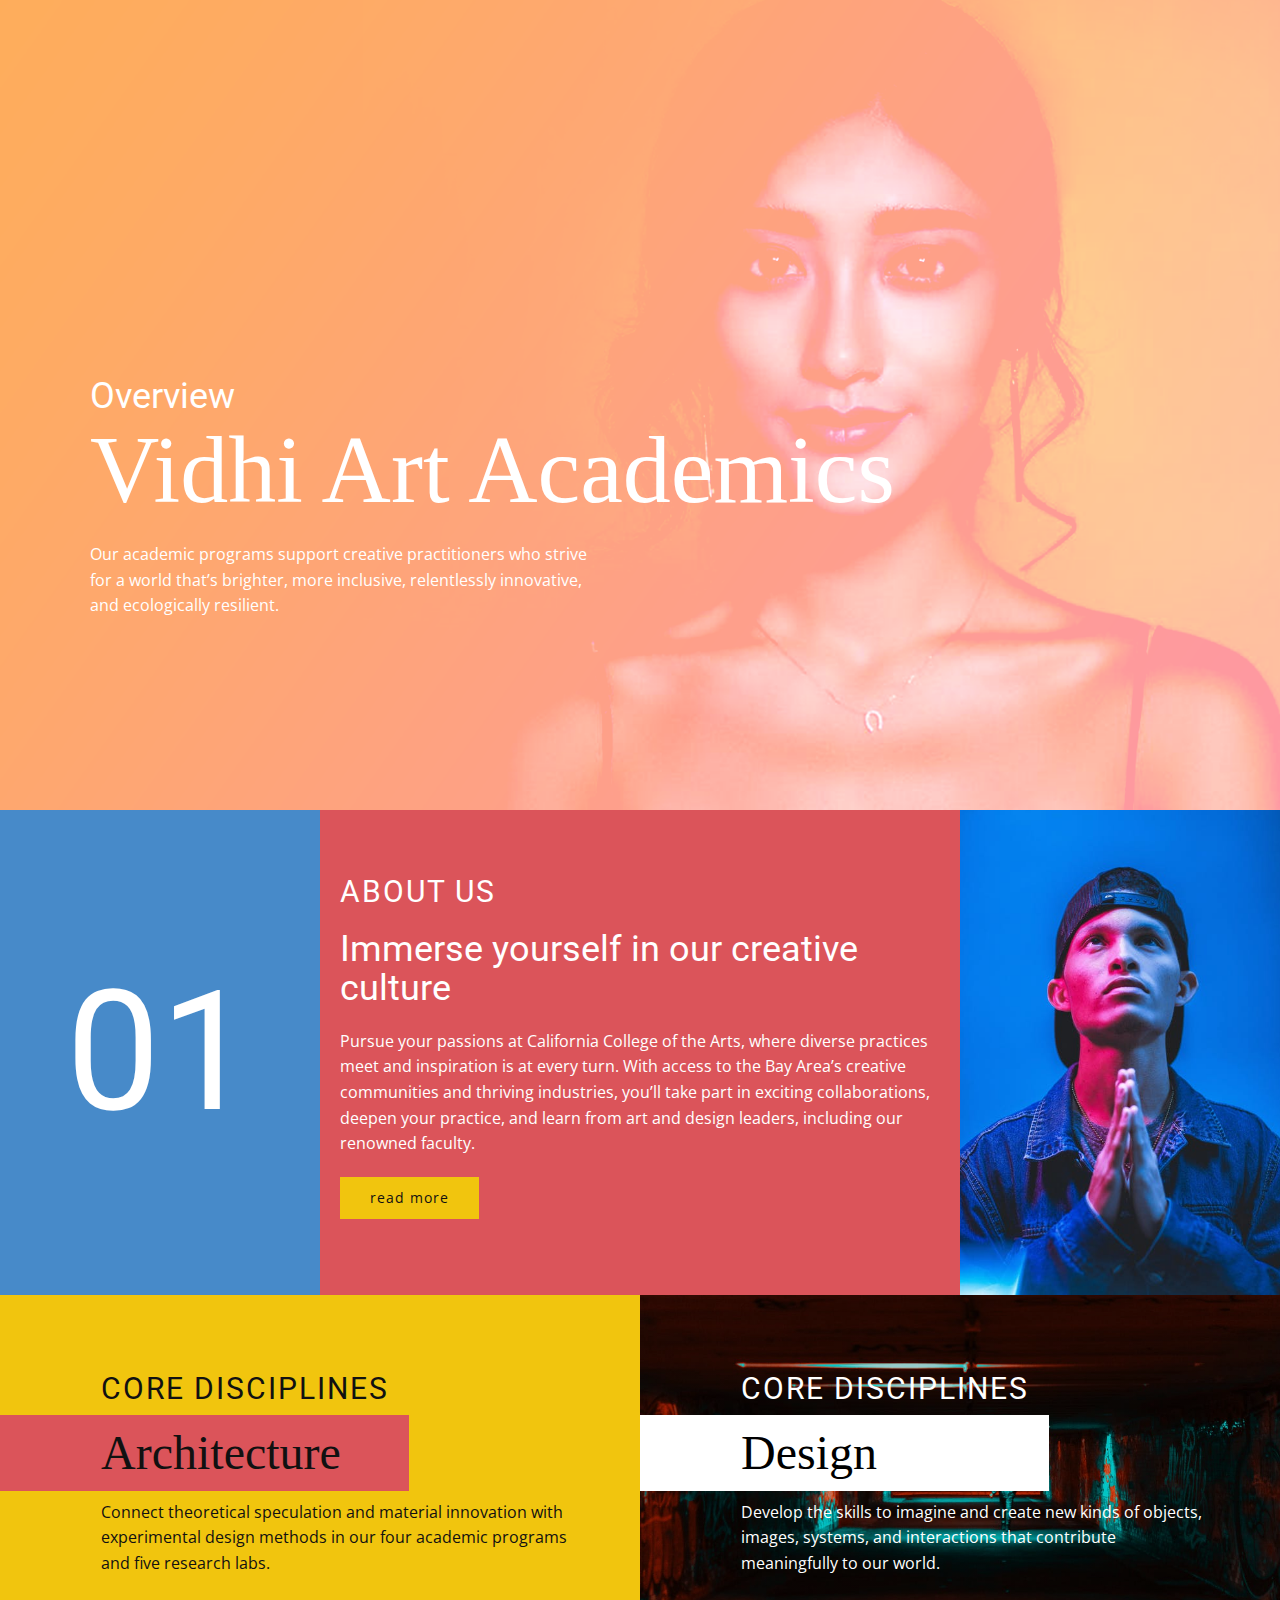
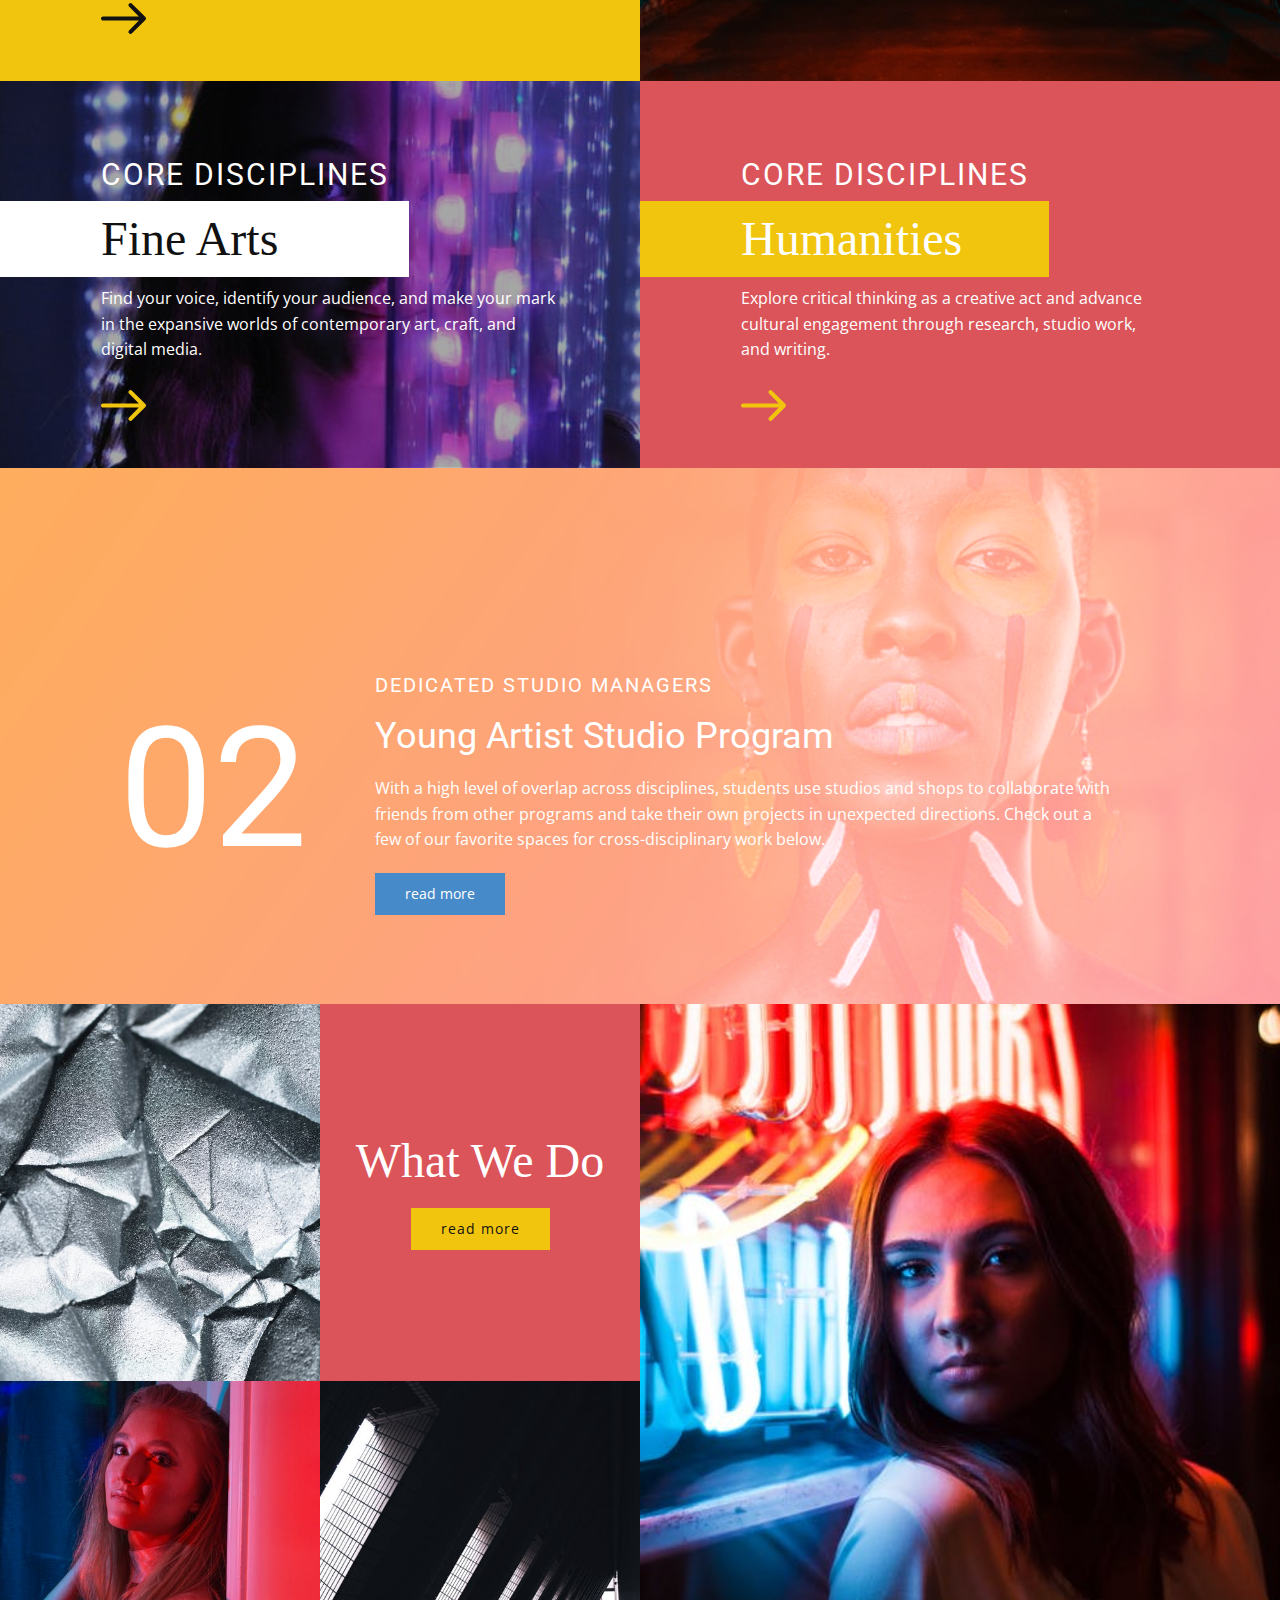
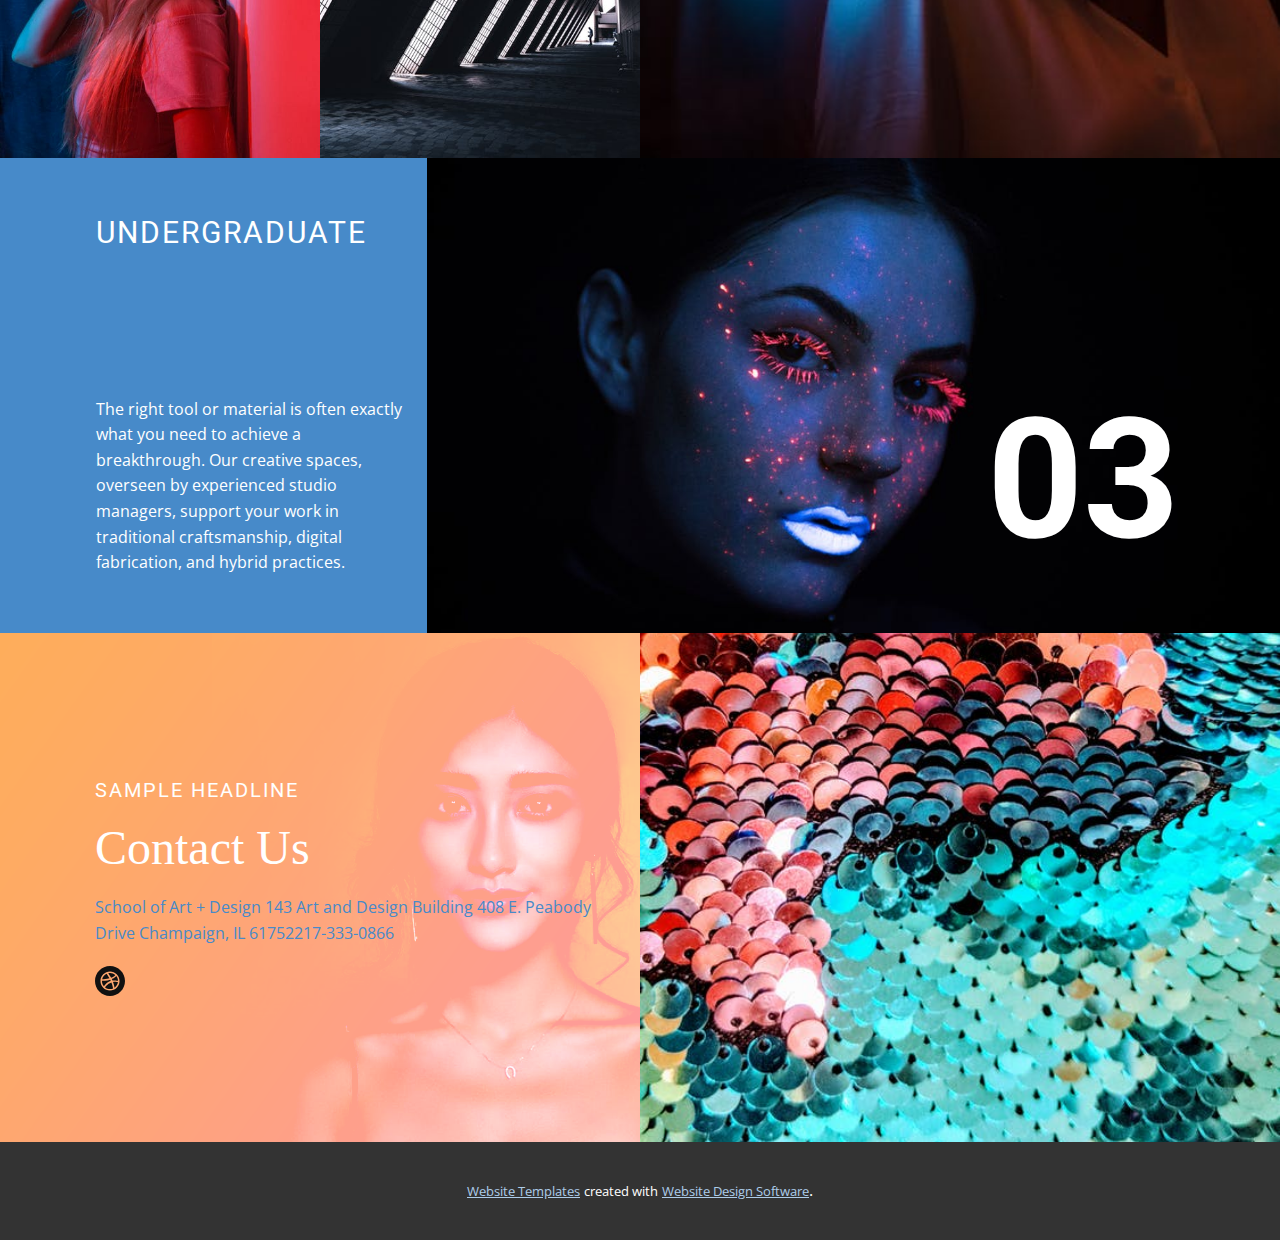
==== index.html @ 9240fea2 "Add files via upload" ====
<!DOCTYPE html>
<html style="font-size: 16px;">
  <head>
    <meta name="viewport" content="width=device-width, initial-scale=1.0">
    <meta charset="utf-8">
    <meta name="keywords" content="Overview, Art Academics, 01, Immerse yourself in our creative culture, Architecture, Design, Fine Arts, Humanities, 02, Young Artist Studio Program, What We Do, Studios + Shops, 03, Contact Us">
    <meta name="description" content="">
    <meta name="page_type" content="np-template-header-footer-from-plugin">
    <title>Page 1</title>
    <link rel="stylesheet" href="nicepage.css" media="screen">
<link rel="stylesheet" href="Page-1.css" media="screen">
    <script class="u-script" type="text/javascript" src="jquery.js" defer=""></script>
    <script class="u-script" type="text/javascript" src="nicepage.js" defer=""></script>
    <meta name="generator" content="Nicepage 4.8.2, nicepage.com">
    <link id="u-theme-google-font" rel="stylesheet" href="https://fonts.googleapis.com/css?family=Roboto:100,100i,300,300i,400,400i,500,500i,700,700i,900,900i|Open+Sans:300,300i,400,400i,500,500i,600,600i,700,700i,800,800i">
    
    
    
    
    
    
    
    
    <script type="application/ld+json">{
		"@context": "http://schema.org",
		"@type": "Organization",
		"name": ""
}</script>
    <meta name="theme-color" content="#478ac9">
    <meta property="og:title" content="Page 1">
    <meta property="og:type" content="website">
  </head>
  <body data-home-page="Page-1.html" data-home-page-title="Page 1" class="u-body u-xl-mode"> 
    <section class="u-clearfix u-image u-section-1" id="sec-ee06">
      <div class="u-clearfix u-sheet u-sheet-1">
        <div class="u-container-style u-group u-group-1">
          <div class="u-container-layout u-container-layout-1">
            <h2 class="u-subtitle u-text u-text-white u-text-1">Overview</h2>
            <h1 class="u-custom-font u-text u-text-body-alt-color u-title u-text-2">Vidhi Art Academics</h1>
            <p class="u-text u-text-body-alt-color u-text-3">Our academic programs support creative practitioners who strive for a world that’s brighter, more inclusive, relentlessly innovative, and ecologically resilient.</p>
          </div>
        </div>
      </div>
    </section>
    <section class="u-clearfix u-section-2" id="sec-ec3b">
      <div class="u-clearfix u-expanded-width u-layout-wrap u-layout-wrap-1">
        <div class="u-gutter-0 u-layout">
          <div class="u-layout-row">
            <div class="u-container-style u-layout-cell u-left-cell u-palette-1-base u-size-15 u-layout-cell-1">
              <div class="u-container-layout u-valign-middle-md u-valign-middle-sm u-container-layout-1">
                <h1 class="u-align-center u-text u-text-1">01</h1>
              </div>
            </div>
            <div class="u-container-style u-layout-cell u-palette-2-base u-size-30 u-layout-cell-2">
              <div class="u-container-layout u-valign-middle u-container-layout-2">
                <h3 class="u-text u-text-body-alt-color u-text-2">about us</h3>
                <h2 class="u-text u-text-white u-text-3">Immerse yourself in our creative culture</h2>
                <p class="u-text u-text-body-alt-color u-text-4">Pursue your passions at California College of the Arts, where diverse practices meet and inspiration is at every turn. With access to the Bay Area’s creative communities and thriving industries, you’ll take part in exciting
                                collaborations, deepen your practice, and learn from art and design leaders, including our renowned faculty.</p>
                <a href="https://google.com" class="u-btn u-button-style u-palette-3-base u-btn-1">read more</a>
              </div>
            </div>
            <div class="u-container-style u-image u-layout-cell u-right-cell u-size-15 u-image-1">
              <div class="u-container-layout"></div>
            </div>
          </div>
        </div>
      </div>
    </section>
    <section class="u-clearfix u-section-3" id="sec-4834">
      <div class="u-clearfix u-expanded-width u-layout-wrap u-layout-wrap-1">
        <div class="u-gutter-0 u-layout">
          <div class="u-layout-col">
            <div class="u-size-30">
              <div class="u-layout-row">
                <div class="u-container-style u-layout-cell u-left-cell u-palette-3-base u-size-30 u-layout-cell-1">
                  <div class="u-container-layout u-container-layout-1">
                    <h3 class="u-text u-text-1">Core disciplines</h3>
                    <div class="u-palette-2-base u-shape u-shape-rectangle u-shape-1"></div>
                    <h2 class="u-custom-font u-text u-text-2">Architecture</h2>
                    <p class="u-text u-text-3">Connect theoretical speculation and material innovation with experimental design methods in our four academic programs and five research labs.</p><span class="u-icon u-icon-circle u-icon-1" data-href="https://google.review"><svg class="u-svg-link" preserveAspectRatio="xMidYMin slice" viewBox="0 0 268.832 268.832" style=""><use xmlns:xlink="http://www.w3.org/1999/xlink" xlink:href="#svg-3b6a"></use></svg><svg class="u-svg-content" viewBox="0 0 268.832 268.832" x="0px" y="0px" id="svg-3b6a" style="enable-background:new 0 0 268.832 268.832;"><g><path d="M265.171,125.577l-80-80c-4.881-4.881-12.797-4.881-17.678,0c-4.882,4.882-4.882,12.796,0,17.678l58.661,58.661H12.5   c-6.903,0-12.5,5.597-12.5,12.5c0,6.902,5.597,12.5,12.5,12.5h213.654l-58.659,58.661c-4.882,4.882-4.882,12.796,0,17.678   c2.44,2.439,5.64,3.661,8.839,3.661s6.398-1.222,8.839-3.661l79.998-80C270.053,138.373,270.053,130.459,265.171,125.577z"></path>
</g></svg></span>
                  </div>
                </div>
                <div class="u-container-style u-image u-layout-cell u-right-cell u-shading u-size-30 u-image-1">
                  <div class="u-container-layout u-container-layout-2">
                    <h3 class="u-text u-text-4">Core disciplines</h3>
                    <div class="u-shape u-shape-rectangle u-white u-shape-2"></div>
                    <h2 class="u-custom-font u-text u-text-black u-text-5">Design</h2>
                    <p class="u-text u-text-6">Develop the skills to imagine and create new kinds of objects, images, systems, and interactions that contribute meaningfully to our world.</p>
                  </div>
                </div>
              </div>
            </div>
            <div class="u-size-30">
              <div class="u-layout-row">
                <div class="u-container-style u-image u-layout-cell u-left-cell u-shading u-size-30 u-image-2">
                  <div class="u-container-layout u-container-layout-3">
                    <h3 class="u-text u-text-7">Core disciplines</h3>
                    <div class="u-shape u-shape-rectangle u-white u-shape-3"></div>
                    <h2 class="u-custom-font u-text u-text-body-color u-text-8">Fine Arts</h2>
                    <p class="u-text u-text-9">Find your voice, identify your audience, and make your mark in the expansive worlds of contemporary art, craft, and digital media.</p><span class="u-icon u-icon-circle u-text-palette-3-base u-icon-2"><svg class="u-svg-link" preserveAspectRatio="xMidYMin slice" viewBox="0 0 268.832 268.832" style=""><use xmlns:xlink="http://www.w3.org/1999/xlink" xlink:href="#svg-dee5"></use></svg><svg class="u-svg-content" viewBox="0 0 268.832 268.832" x="0px" y="0px" id="svg-dee5" style="enable-background:new 0 0 268.832 268.832;"><g><path d="M265.171,125.577l-80-80c-4.881-4.881-12.797-4.881-17.678,0c-4.882,4.882-4.882,12.796,0,17.678l58.661,58.661H12.5   c-6.903,0-12.5,5.597-12.5,12.5c0,6.902,5.597,12.5,12.5,12.5h213.654l-58.659,58.661c-4.882,4.882-4.882,12.796,0,17.678   c2.44,2.439,5.64,3.661,8.839,3.661s6.398-1.222,8.839-3.661l79.998-80C270.053,138.373,270.053,130.459,265.171,125.577z"></path>
</g></svg></span>
                  </div>
                </div>
                <div class="u-container-style u-layout-cell u-palette-2-base u-right-cell u-size-30 u-layout-cell-4">
                  <div class="u-container-layout u-container-layout-4">
                    <h3 class="u-text u-text-10">Core disciplines</h3>
                    <div class="u-palette-3-base u-shape u-shape-rectangle u-shape-4"></div>
                    <h2 class="u-custom-font u-text u-text-11">Humanities</h2>
                    <p class="u-text u-text-12">Explore critical thinking as a creative act and advance cultural engagement through research, studio work, and writing.</p><span class="u-icon u-icon-circle u-text-palette-3-base u-icon-3"><svg class="u-svg-link" preserveAspectRatio="xMidYMin slice" viewBox="0 0 268.832 268.832" style=""><use xmlns:xlink="http://www.w3.org/1999/xlink" xlink:href="#svg-137b"></use></svg><svg class="u-svg-content" viewBox="0 0 268.832 268.832" x="0px" y="0px" id="svg-137b" style="enable-background:new 0 0 268.832 268.832;"><g><path d="M265.171,125.577l-80-80c-4.881-4.881-12.797-4.881-17.678,0c-4.882,4.882-4.882,12.796,0,17.678l58.661,58.661H12.5   c-6.903,0-12.5,5.597-12.5,12.5c0,6.902,5.597,12.5,12.5,12.5h213.654l-58.659,58.661c-4.882,4.882-4.882,12.796,0,17.678   c2.44,2.439,5.64,3.661,8.839,3.661s6.398-1.222,8.839-3.661l79.998-80C270.053,138.373,270.053,130.459,265.171,125.577z"></path>
</g></svg></span>
                  </div>
                </div>
              </div>
            </div>
          </div>
        </div>
      </div>
    </section>
    <section class="u-clearfix u-image u-section-4" id="sec-de89">
      <div class="u-clearfix u-sheet u-sheet-1">
        <div class="u-clearfix u-expanded-width u-layout-wrap u-layout-wrap-1">
          <div class="u-layout">
            <div class="u-layout-row">
              <div class="u-align-center u-container-style u-layout-cell u-left-cell u-size-15 u-layout-cell-1">
                <div class="u-container-layout u-valign-middle u-container-layout-1">
                  <h1 class="u-text u-text-body-alt-color u-text-1">02</h1>
                </div>
              </div>
              <div class="u-align-left u-container-style u-layout-cell u-right-cell u-size-45 u-layout-cell-2">
                <div class="u-container-layout u-valign-middle u-container-layout-2">
                  <h3 class="u-text u-text-body-alt-color u-text-2">Dedicated studio managers</h3>
                  <h2 class="u-text u-text-white u-text-3">Young Artist Studio Program</h2>
                  <p class="u-text u-text-body-alt-color u-text-4">With a high level of overlap across disciplines, students use studios and shops to collaborate with friends from other programs and take their own projects in unexpected directions. Check out a few of our favorite spaces
                                    for cross-disciplinary work below.</p>
                  <a href="https://google.com" class="u-btn u-button-style u-palette-1-base u-btn-1">read more</a>
                </div>
              </div>
            </div>
          </div>
        </div>
      </div>
    </section>
    <section class="u-clearfix u-section-5" id="sec-24a5">
      <div class="u-clearfix u-expanded-width u-layout-wrap u-layout-wrap-1">
        <div class="u-layout">
          <div class="u-layout-row">
            <div class="u-size-30 u-size-60-md">
              <div class="u-layout-col">
                <div class="u-size-30">
                  <div class="u-layout-row">
                    <div class="u-container-style u-image u-layout-cell u-right-cell u-size-30 u-image-1">
                      <div class="u-container-layout"></div>
                    </div>
                    <div class="u-align-center u-container-style u-layout-cell u-palette-2-base u-size-30 u-layout-cell-2">
                      <div class="u-container-layout u-valign-middle u-container-layout-2">
                        <h2 class="u-custom-font u-text u-text-body-alt-color u-text-1">What We Do</h2>
                        <a href="https://google.com" class="u-btn u-button-style u-palette-3-base u-btn-1">read more</a>
                      </div>
                    </div>
                  </div>
                </div>
                <div class="u-size-30">
                  <div class="u-layout-row">
                    <div class="u-container-style u-image u-layout-cell u-right-cell u-size-30 u-image-2">
                      <div class="u-container-layout"></div>
                    </div>
                    <div class="u-container-style u-image u-layout-cell u-size-30 u-image-3">
                      <div class="u-container-layout"></div>
                    </div>
                  </div>
                </div>
              </div>
            </div>
            <div class="u-size-30 u-size-60-md">
              <div class="u-layout-col">
                <div class="u-container-style u-image u-layout-cell u-left-cell u-size-60 u-image-4">
                  <div class="u-container-layout"></div>
                </div>
              </div>
            </div>
          </div>
        </div>
      </div>
    </section>
    <section class="u-clearfix u-section-6" id="sec-4f94">
      <div class="u-clearfix u-expanded-width u-layout-wrap u-layout-wrap-1">
        <div class="u-gutter-0 u-layout">
          <div class="u-layout-row">
            <div class="u-container-style u-layout-cell u-left-cell u-palette-1-base u-size-20 u-layout-cell-1">
              <div class="u-container-layout u-valign-middle-lg u-valign-middle-md u-valign-middle-sm u-valign-middle-xl u-container-layout-1">
                <h3 class="u-text u-text-1">Undergraduate</h3>
                <h2 class="u-custom-font u-text u-text-2">
                  <a class="u-active-none u-border-none u-btn u-button-link u-button-style u-hover-none u-none u-text-palette-1-base u-btn-1" href="https://google.com">Studios + Shops</a>
                </h2>
                <p class="u-text u-text-3">The right tool or material is often exactly what you need to achieve a breakthrough. Our creative spaces, overseen by experienced studio managers, support your work in traditional craftsmanship, digital fabrication, and hybrid
                                practices. </p>
              </div>
            </div>
            <div class="u-container-style u-image u-layout-cell u-right-cell u-size-40 u-image-1">
              <div class="u-container-layout u-container-layout-2">
                <h2 class="u-align-center u-text u-text-body-alt-color u-text-4">03</h2>
              </div>
            </div>
          </div>
        </div>
      </div>
    </section>
    <section class="u-clearfix u-section-7" id="sec-a74b">
      <div class="u-clearfix u-expanded-width u-layout-wrap u-layout-wrap-1">
        <div class="u-layout">
          <div class="u-layout-row">
            <div class="u-container-style u-image u-layout-cell u-left-cell u-size-30 u-image-1">
              <div class="u-container-layout u-valign-middle-lg u-valign-middle-md u-valign-middle-sm u-valign-middle-xl u-container-layout-1">
                <h3 class="u-text u-text-body-alt-color u-text-1">Sample Headline</h3>
                <h2 class="u-custom-font u-text u-text-white u-text-2">Contact Us</h2>
                <p class="u-text u-text-body-alt-color u-text-3">
                  <a class="u-active-none u-border-none u-btn u-button-link u-button-style u-hover-none u-none u-text-palette-1-base u-btn-1" href="https://google.com">School of Art + Design                                143 Art and Design Building                                408 E. Peabody Drive                                Champaign, IL 61752217-333-0866</a>
                </p>
                <div class="u-social-icons u-spacing-10 u-social-icons-1">
                  <a class="u-social-url" target="_blank" href=""><span class="u-icon u-icon-circle u-social-dribbble u-social-icon u-icon-1"><svg class="u-svg-link" preserveAspectRatio="xMidYMin slice" viewBox="0 0 112.2 112.2" style="width: 30px;"><use xmlns:xlink="http://www.w3.org/1999/xlink" xlink:href="#svg-7c70"></use></svg><svg x="0px" y="0px" viewBox="0 0 112.2 112.2" style="enable-background:new 0 0 112.2 112.2;" xml:space="preserve" id="svg-7c70" class="u-svg-content"><path d="M54.2,46.1c-4.8-8.5-10-15.7-11-17.2c-8.3,4-14.5,11.6-16.5,20.8h0.3C29.7,49.8,41.2,49.5,54.2,46.1z"></path><path d="M58.2,56.2c0.3-0.1,0.7-0.2,1-0.3c-0.7-1.6-1.5-3.2-2.3-4.8c-13.4,4-26.4,4.3-30.1,4.3c-0.3,0-0.6,0-0.8,0 c0,0.2,0,0.5,0,0.7c0,7.6,2.9,14.6,7.6,19.9C34.8,74,43.1,61.1,58.2,56.2z"></path><path d="M76,33.5C70.6,28.9,63.7,26,56.1,26c-2.3,0-4.6,0.3-6.8,0.8c1.2,1.7,6.4,8.8,11.1,17.4 C70.6,40.4,75.1,34.7,76,33.5z"></path><path d="M61.3,61.3C44.8,67,38.6,78.3,37.7,80c5.1,3.9,11.5,6.3,18.4,6.3c4.1,0,8.1-0.8,11.6-2.3 C67.3,81.1,65.5,72.1,61.3,61.3C61.4,61.3,61.3,61.3,61.3,61.3z"></path><path d="M56.1,0C25.1,0,0,25.1,0,56.1c0,31,25.1,56.1,56.1,56.1c31,0,56.1-25.1,56.1-56.1C112.2,25.1,87.1,0,56.1,0z M56.1,91.7c-19.7,0-35.7-16-35.7-35.6c0-19.6,16-35.6,35.7-35.6c19.7,0,35.7,16,35.7,35.6C91.8,75.7,75.8,91.7,56.1,91.7z"></path><path d="M67.4,59.8c3.7,10.3,5.4,18.8,5.8,21.1c6.6-4.5,11.3-11.7,12.7-19.9c-1.1-0.4-6.1-1.7-12.4-1.7 C71.5,59.3,69.5,59.5,67.4,59.8z"></path><path d="M62.9,49c0.7,1.4,1.3,2.8,1.9,4.2c0.2,0.5,0.4,1,0.6,1.4c2.3-0.3,4.7-0.4,6.9-0.4c6.9,0,12.6,1.1,13.9,1.3 c-0.1-6.9-2.6-13.3-6.7-18.4C78.5,38.7,73.4,44.7,62.9,49z"></path></svg></span>
                  </a>
                </div>
              </div>
            </div>
            <div class="u-container-style u-image u-layout-cell u-right-cell u-size-30 u-image-2">
              <div class="u-container-layout"></div>
            </div>
          </div>
        </div>
      </div>
    </section>
    
    
    
    <section class="u-backlink u-clearfix u-grey-80">
      <a class="u-link" href="https://nicepage.com/website-templates" target="_blank">
        <span>Website Templates</span>
      </a>
      <p class="u-text">
        <span>created with</span>
      </p>
      <a class="u-link" href="" target="_blank">
        <span>Website Design Software</span>
      </a>. 
    </section>
  </body>
</html>
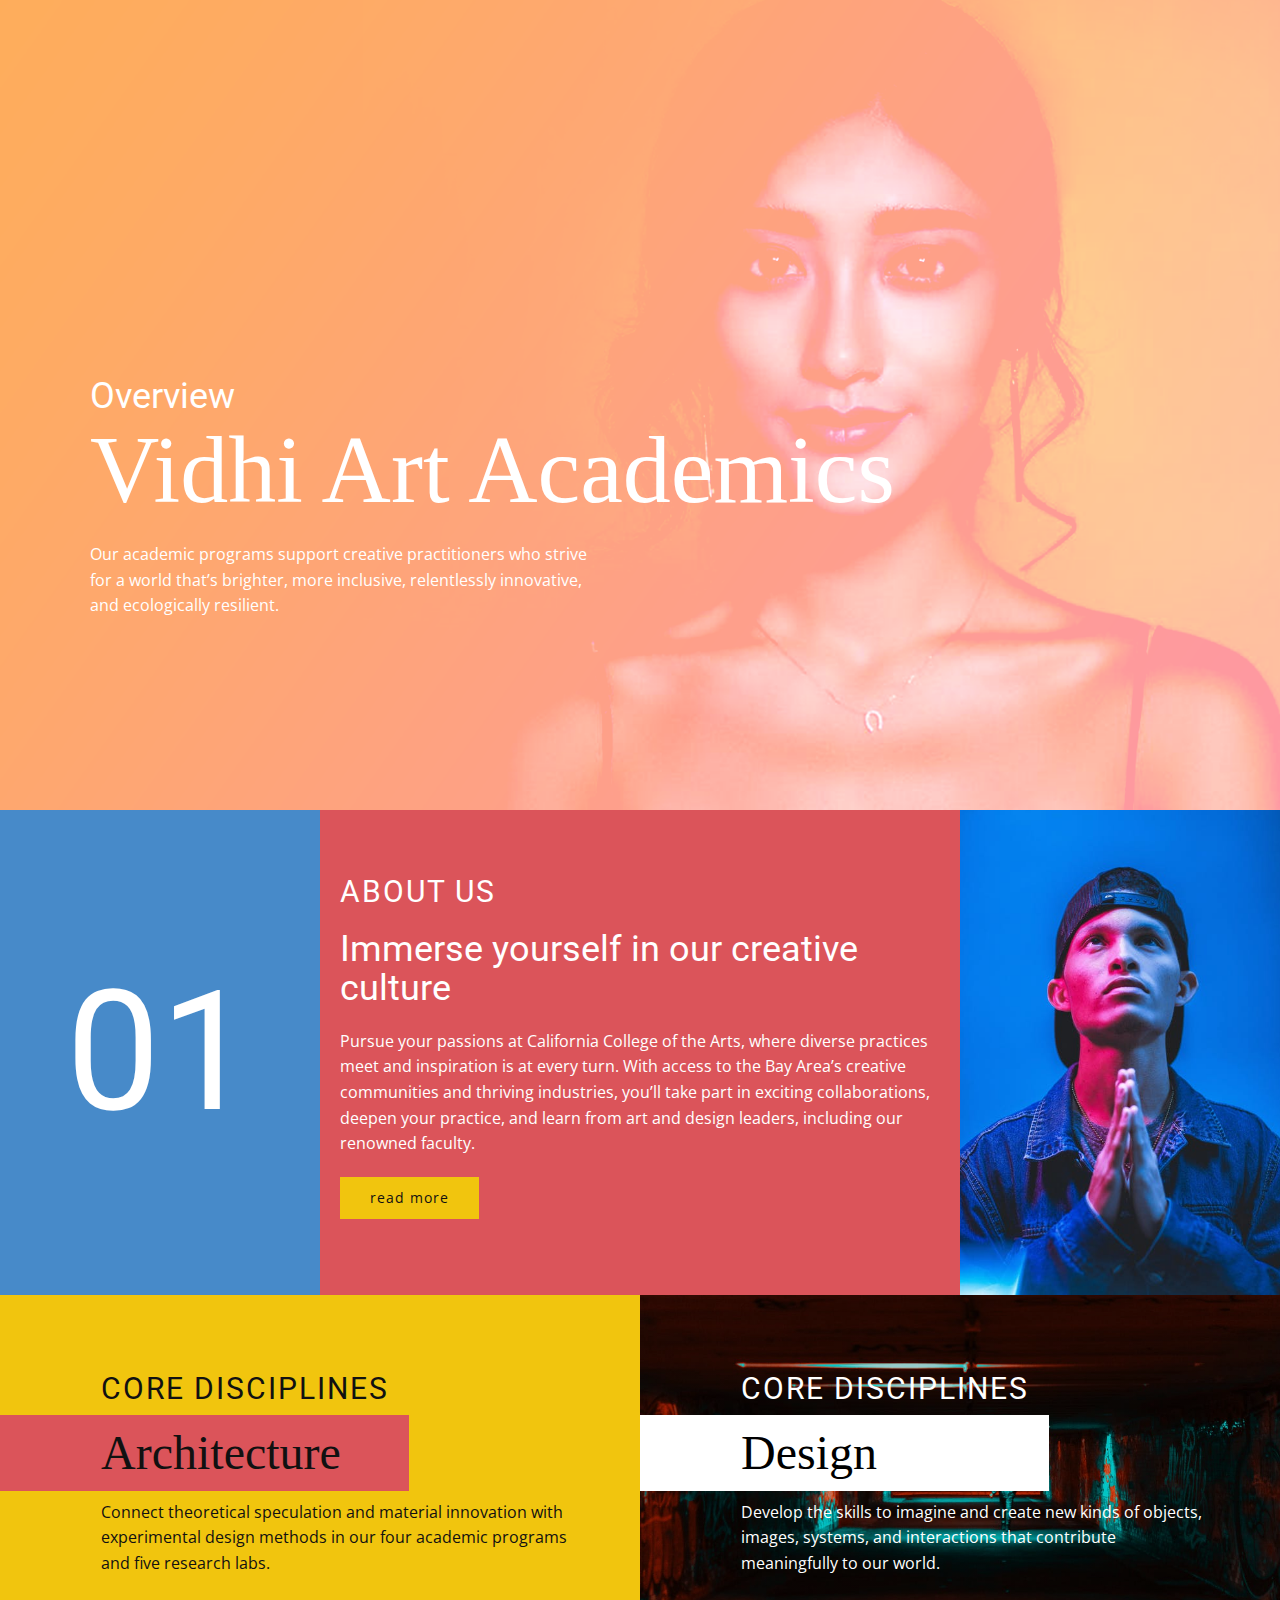
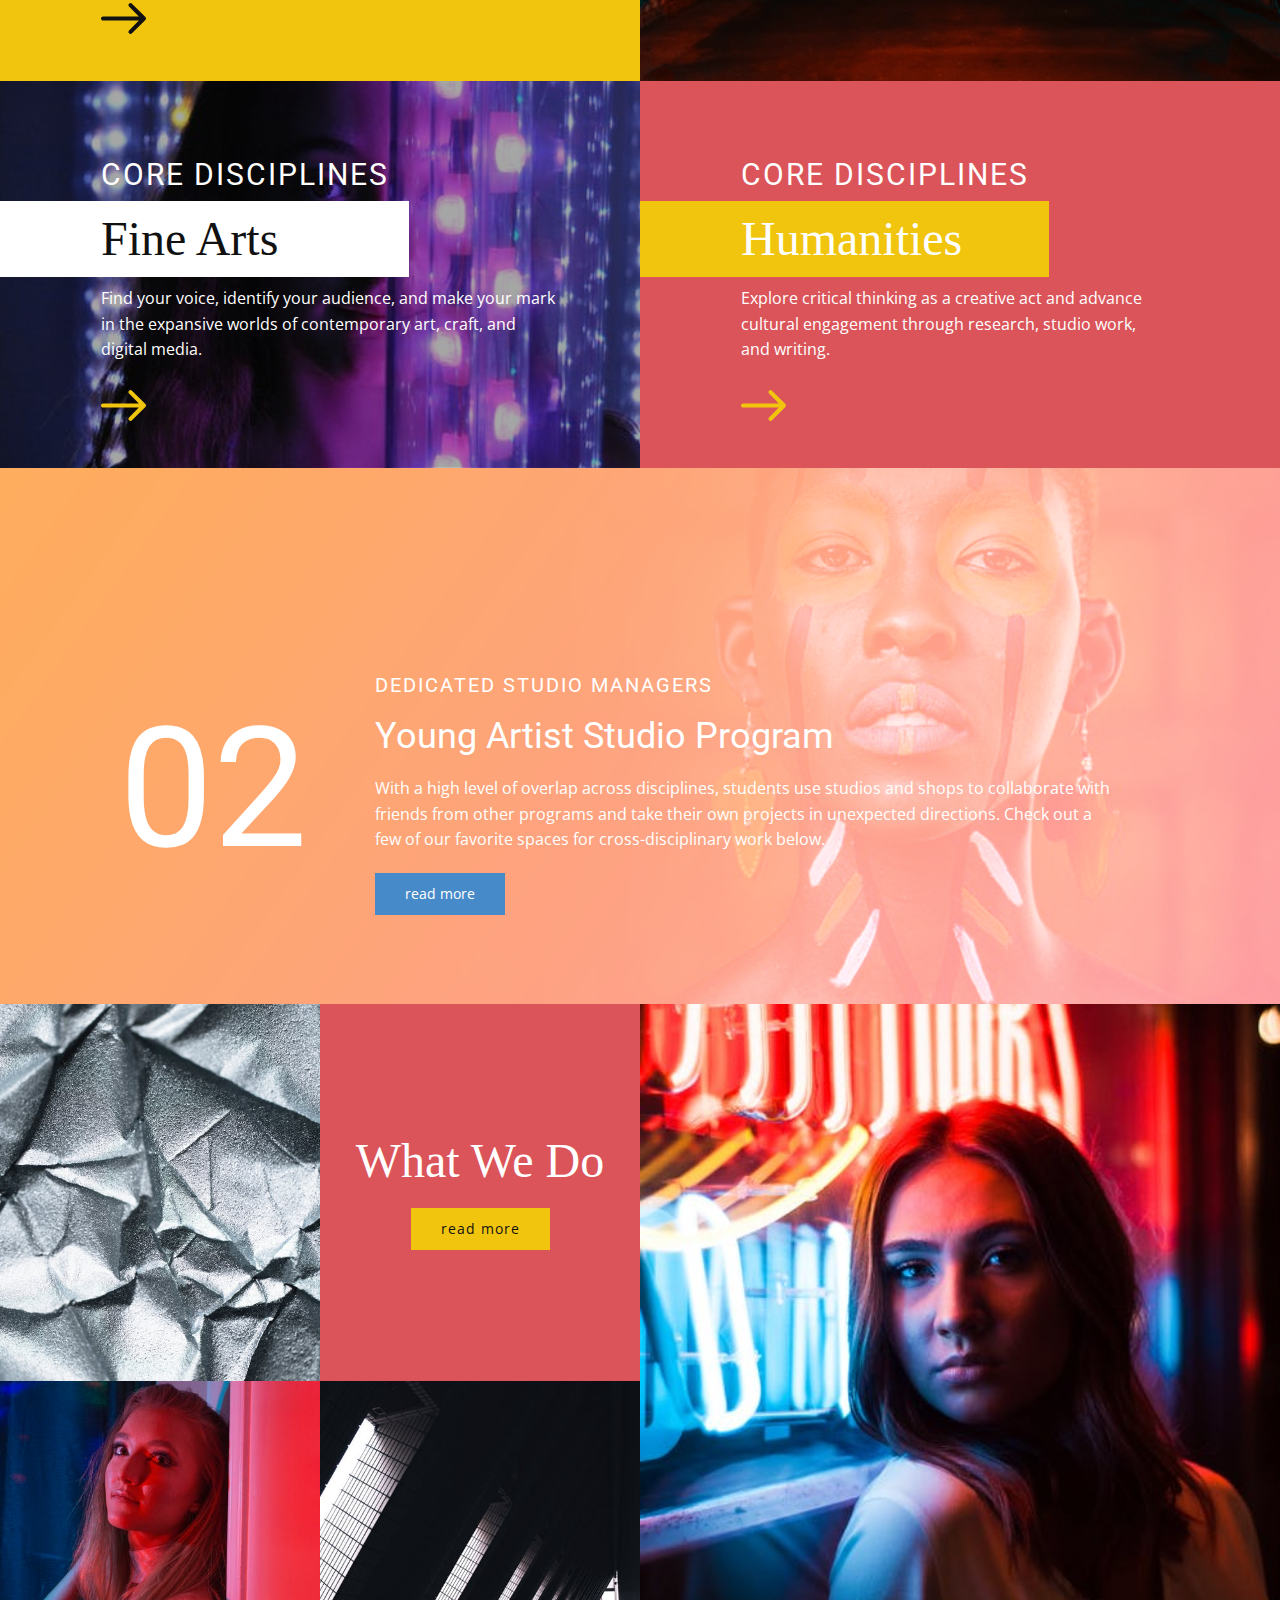
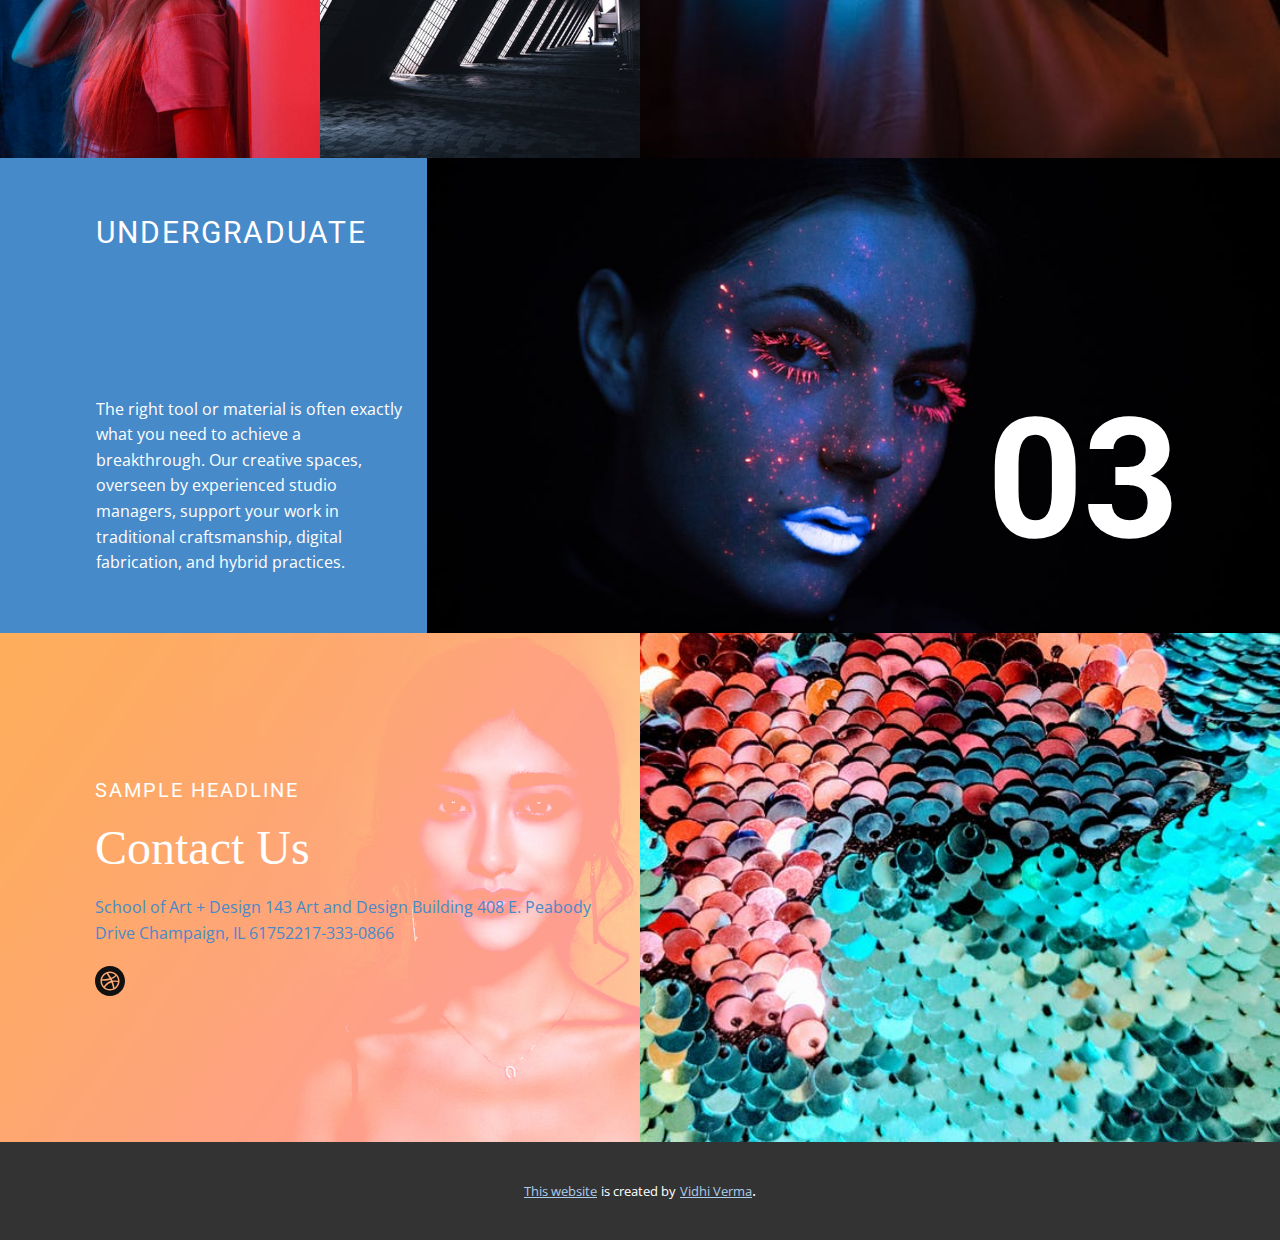
==== commit 4495a6a9: "Update index.html" ====
--- a/index.html
+++ b/index.html
@@ -235,15 +235,15 @@
     
     
     <section class="u-backlink u-clearfix u-grey-80">
-      <a class="u-link" href="https://nicepage.com/website-templates" target="_blank">
-        <span>Website Templates</span>
+      <a class="u-link" href="https://google.com/website-templates" target="_blank">
+        <span>This website</span>
       </a>
       <p class="u-text">
-        <span>created with</span>
+        <span>is created by</span>
       </p>
       <a class="u-link" href="" target="_blank">
-        <span>Website Design Software</span>
+        <span>Vidhi Verma</span>
       </a>. 
     </section>
   </body>
-</html>+</html>
